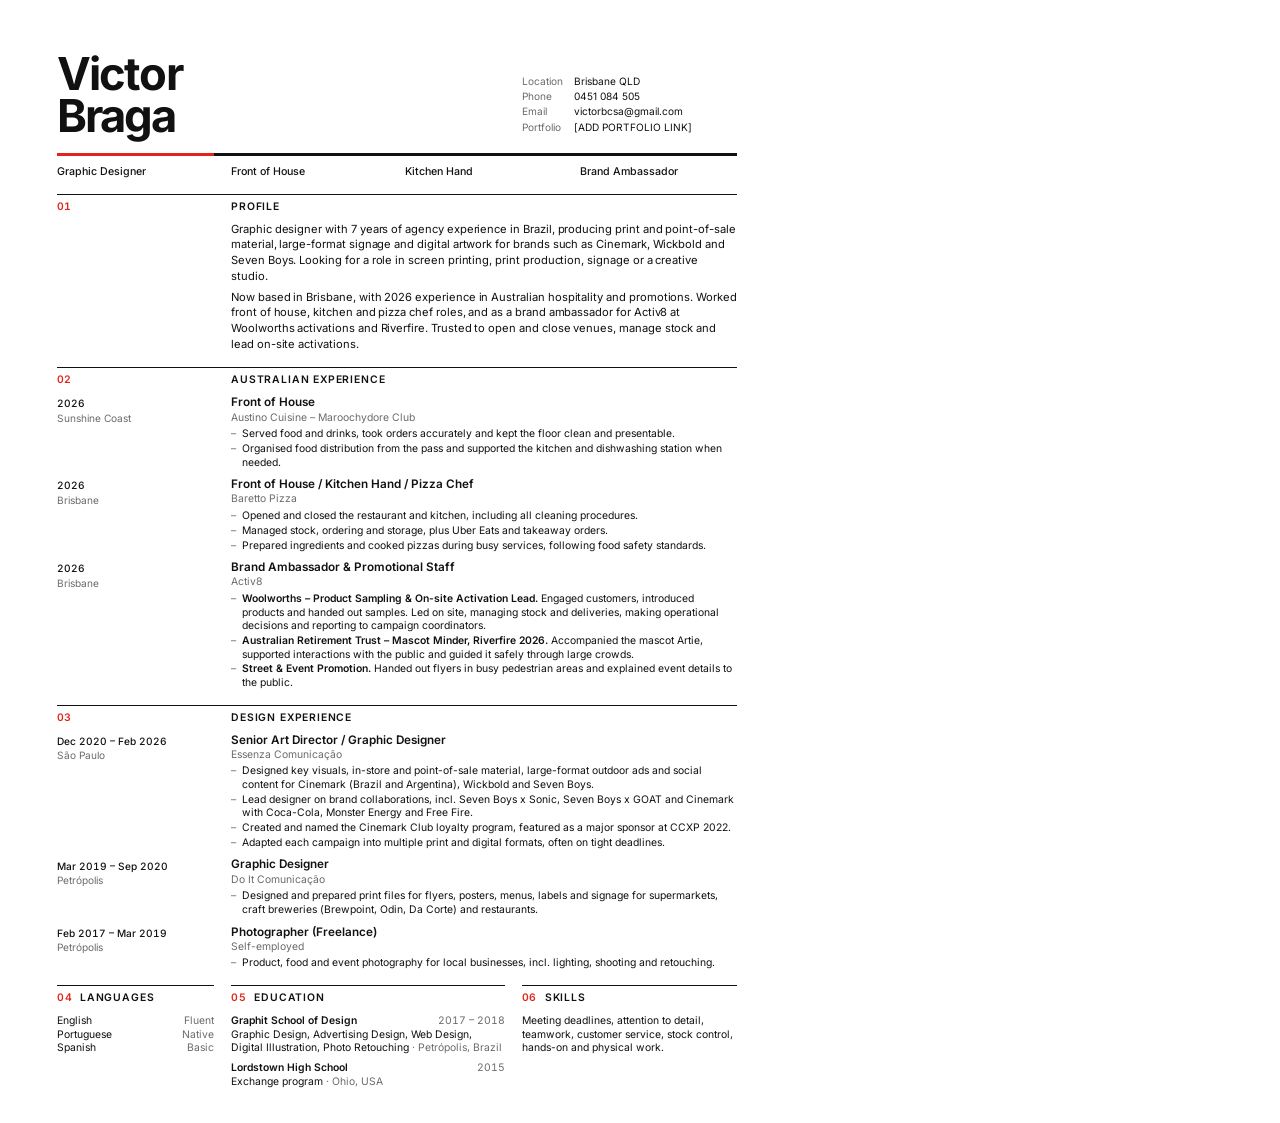
==== curriculo-victor-braga/design/Victor_Braga_CV_Modernist.html @ 2d725298 "CV: add typographic and modernist PDF designs with grid-based layout Co-Authored-By: Claude Opus 5.5" ====
<!doctype html>
<html lang="en"><head><meta charset="utf-8"><title>Victor Braga – CV</title>
<meta name="author" content="Victor Braga">
<style>@font-face { font-family: "CV Inter"; font-weight: 400; src: url("fonts/Inter-400.ttf") format("truetype"); }
@font-face { font-family: "CV Inter"; font-weight: 500; src: url("fonts/Inter-500.ttf") format("truetype"); }
@font-face { font-family: "CV Inter"; font-weight: 600; src: url("fonts/Inter-600.ttf") format("truetype"); }
@font-face { font-family: "CV Inter"; font-weight: 700; src: url("fonts/Inter-700.ttf") format("truetype"); }

@page { size: A4; margin: 0; }
* { box-sizing: border-box; margin: 0; padding: 0; }
html, body { background: #fff; }
body {
  font-family: "CV Inter", sans-serif;
  font-feature-settings: "cv11" 1;
  -webkit-font-smoothing: antialiased;
  color: #111;
  hyphens: manual;
}
.page { width: 210mm; height: 297mm; padding: var(--mt) var(--mx) var(--mb); }
.grid { display: grid; grid-template-columns: repeat(12, 1fr); column-gap: var(--gutter); }
ul { list-style: none; }
li { position: relative; padding-left: 3mm; }
li::before { content: "–"; position: absolute; left: 0; color: var(--muted); }
strong { font-weight: 600; }
.date, .meta b { font-variant-numeric: tabular-nums; }
.nw { white-space: nowrap; }
h1, h2, h3 { font-weight: inherit; font-size: inherit; }

:root { --mt: 14mm; --mb: 12mm; --mx: 15mm; --gutter: 4.5mm; --muted: #6b6b6b;
        --red: #E3241B; --rule: #111;
        /* 3 de 12 colunas + 2 gutters */
        --accent-w: calc((100% - 11 * var(--gutter)) / 12 * 3 + 2 * var(--gutter)); }
body { font-size: 7.8pt; line-height: 1.31; }

header { align-items: end; }
.name { grid-column: 1 / 9; grid-row: 1; font-weight: 700; font-size: 34pt; line-height: 0.92;
        letter-spacing: -0.04em; }
.contact { grid-column: 9 / 13; grid-row: 1; align-self: end; font-size: 7.6pt; line-height: 1.5; padding-bottom: 0.4mm; }
.contact dl { display: grid; grid-template-columns: 14mm 1fr; }
.contact dt { color: var(--muted); }
.rule { grid-column: 1 / 13; height: 2.4pt; margin-top: 4.5mm;
        background: linear-gradient(90deg, var(--red) var(--accent-w), var(--rule) var(--accent-w)); }
.roles { margin-top: 2.2mm; }
.roles div { grid-column: span 3; font-size: 8pt; font-weight: 500; }

section { margin-top: 4mm; }
.sec-head { grid-column: 1 / 13; display: grid; grid-template-columns: subgrid;
            border-top: 0.6pt solid var(--rule); padding-top: 1.3mm; margin-bottom: 2.2mm; }
.sec-num { grid-column: 1 / 4; color: var(--red); font-weight: 600; font-variant-numeric: tabular-nums; }
.sec-title { grid-column: 4 / 13; font-weight: 600; letter-spacing: 0.08em; text-transform: uppercase; }

.profile p { grid-column: 4 / 13; font-size: 8.4pt; line-height: 1.4; letter-spacing: -0.005em; }
.profile p + p { margin-top: 1.4mm; }

.job { grid-column: 1 / 13; display: grid; grid-template-columns: subgrid; }
.job + .job { margin-top: 2.1mm; }
.meta { grid-column: 1 / 4; color: var(--muted); font-size: 7.6pt; line-height: 1.42; padding-top: 0.3mm; }
.meta b { display: block; color: #111; font-weight: 500; }
.detail { grid-column: 4 / 13; }
.job-title { font-weight: 600; font-size: 8.8pt; line-height: 1.3; }
.org { color: var(--muted); margin-bottom: 0.8mm; }
li + li { margin-top: 0.3mm; }

.footer { margin-top: 4mm; }
.col { border-top: 0.6pt solid var(--rule); padding-top: 1.4mm; }
.col h3 { font-weight: 600; letter-spacing: 0.08em; text-transform: uppercase; margin-bottom: 2.4mm; }
.col h3 span { color: var(--red); margin-right: 2mm; font-variant-numeric: tabular-nums; }
.c1 { grid-column: 1 / 4; } .c2 { grid-column: 4 / 9; } .c3 { grid-column: 9 / 13; }
.edu + .edu { margin-top: 1.6mm; }
.muted { color: var(--muted); }
.langs div, .row { display: flex; justify-content: space-between; gap: 3mm; }
</style></head>
<body><main class="page">
<header class="grid">
  <h1 class="name">Victor<br>Braga</h1>
  <div class="contact"><dl><dt>Location</dt><dd>Brisbane QLD</dd><dt>Phone</dt><dd>0451 084 505</dd><dt>Email</dt><dd>victorbcsa@gmail.com</dd><dt>Portfolio</dt><dd>[ADD PORTFOLIO LINK]</dd></dl></div>
  <div class="rule" aria-hidden="true"></div>
</header>
<div class="grid roles"><div>Graphic Designer</div><div>Front of House</div><div>Kitchen Hand</div><div>Brand Ambassador</div></div>
<section class="grid profile"><div class="sec-head"><span class="sec-num">01</span><h2 class="sec-title">Profile</h2></div><p>Graphic designer with 7 years of agency experience in Brazil, producing print and <span class="nw">point-of-sale</span> material, <span class="nw">large-format</span> signage and digital artwork for brands such as Cinemark, Wickbold and Seven Boys. Looking for a role in screen printing, print production, signage or a creative studio.</p><p>Now based in Brisbane, with 2026 experience in Australian hospitality and promotions. Worked front of house, kitchen and pizza chef roles, and as a brand ambassador for Activ8 at Woolworths activations and Riverfire. Trusted to open and close venues, manage stock and lead <span class="nw">on-site</span> activations.</p></section>
<section class="grid"><div class="sec-head"><span class="sec-num">02</span><h2 class="sec-title">Australian Experience</h2></div><div class="job">
  <div class="meta"><b>2026</b>Sunshine Coast</div>
  <div class="detail"><div class="job-title">Front of House</div><div class="org">Austino Cuisine – Maroochydore Club</div><ul><li>Served food and drinks, took orders accurately and kept the floor clean and presentable.</li><li>Organised food distribution from the pass and supported the kitchen and dishwashing station when needed.</li></ul></div>
</div><div class="job">
  <div class="meta"><b>2026</b>Brisbane</div>
  <div class="detail"><div class="job-title">Front of House / Kitchen Hand / Pizza Chef</div><div class="org">Baretto Pizza</div><ul><li>Opened and closed the restaurant and kitchen, including all cleaning procedures.</li><li>Managed stock, ordering and storage, plus Uber Eats and takeaway orders.</li><li>Prepared ingredients and cooked pizzas during busy services, following food safety standards.</li></ul></div>
</div><div class="job">
  <div class="meta"><b>2026</b>Brisbane</div>
  <div class="detail"><div class="job-title">Brand Ambassador &amp; Promotional Staff</div><div class="org">Activ8</div><ul><li><strong>Woolworths – Product Sampling &amp; <span class="nw">On-site</span> Activation Lead.</strong> Engaged customers, introduced products and handed out samples. Led on site, managing stock and deliveries, making operational decisions and reporting to campaign coordinators.</li><li><strong>Australian Retirement Trust – Mascot Minder, <span class="nw">Riverfire 2026</span>.</strong> Accompanied the mascot Artie, supported interactions with the public and guided it safely through large crowds.</li><li><strong>Street &amp; Event Promotion.</strong> Handed out flyers in busy pedestrian areas and explained event details to the public.</li></ul></div>
</div></section>
<section class="grid"><div class="sec-head"><span class="sec-num">03</span><h2 class="sec-title">Design Experience</h2></div><div class="job">
  <div class="meta"><b><span class="nw">Dec 2020</span> – <span class="nw">Feb 2026</span></b>São Paulo</div>
  <div class="detail"><div class="job-title">Senior Art Director / Graphic Designer</div><div class="org">Essenza Comunicação</div><ul><li>Designed key visuals, <span class="nw">in-store</span> and <span class="nw">point-of-sale</span> material, <span class="nw">large-format</span> outdoor ads and social content for Cinemark (Brazil and Argentina), Wickbold and Seven Boys.</li><li>Lead designer on brand collaborations, incl. Seven Boys x Sonic, Seven Boys x GOAT and Cinemark with <span class="nw">Coca-Cola</span>, Monster Energy and Free Fire.</li><li>Created and named the Cinemark Club loyalty program, featured as a major sponsor at <span class="nw">CCXP 2022</span>.</li><li>Adapted each campaign into multiple print and digital formats, often on tight deadlines.</li></ul></div>
</div><div class="job">
  <div class="meta"><b><span class="nw">Mar 2019</span> – <span class="nw">Sep 2020</span></b>Petrópolis</div>
  <div class="detail"><div class="job-title">Graphic Designer</div><div class="org">Do It Comunicação</div><ul><li>Designed and prepared print files for flyers, posters, menus, labels and signage for supermarkets, craft breweries (Brewpoint, Odin, Da Corte) and restaurants.</li></ul></div>
</div><div class="job">
  <div class="meta"><b><span class="nw">Feb 2017</span> – <span class="nw">Mar 2019</span></b>Petrópolis</div>
  <div class="detail"><div class="job-title">Photographer (Freelance)</div><div class="org"><span class="nw">Self-employed</span></div><ul><li>Product, food and event photography for local businesses, incl. lighting, shooting and retouching.</li></ul></div>
</div></section>
<div class="grid footer">
  <div class="col c1 langs"><h3><span>04</span>Languages</h3><div><span>English</span><span class='muted'>Fluent</span></div><div><span>Portuguese</span><span class='muted'>Native</span></div><div><span>Spanish</span><span class='muted'>Basic</span></div></div>
  <div class="col c2"><h3><span>05</span>Education</h3><div class="edu"><div class="row"><strong>Graphit School of Design</strong><span class="muted date">2017 – 2018</span></div><div>Graphic Design, Advertising Design, Web Design, Digital Illustration, Photo Retouching&nbsp;<span class="muted">·&nbsp;Petrópolis, Brazil</span></div></div><div class="edu"><div class="row"><strong>Lordstown High School</strong><span class="muted date">2015</span></div><div>Exchange program&nbsp;<span class="muted">·&nbsp;Ohio, USA</span></div></div></div>
  <div class="col c3"><h3><span>06</span>Skills</h3><p>Meeting deadlines, attention to detail, teamwork, customer service, stock control, <span class="nw">hands-on</span> and physical work.</p></div>
</div>
</main></body></html>
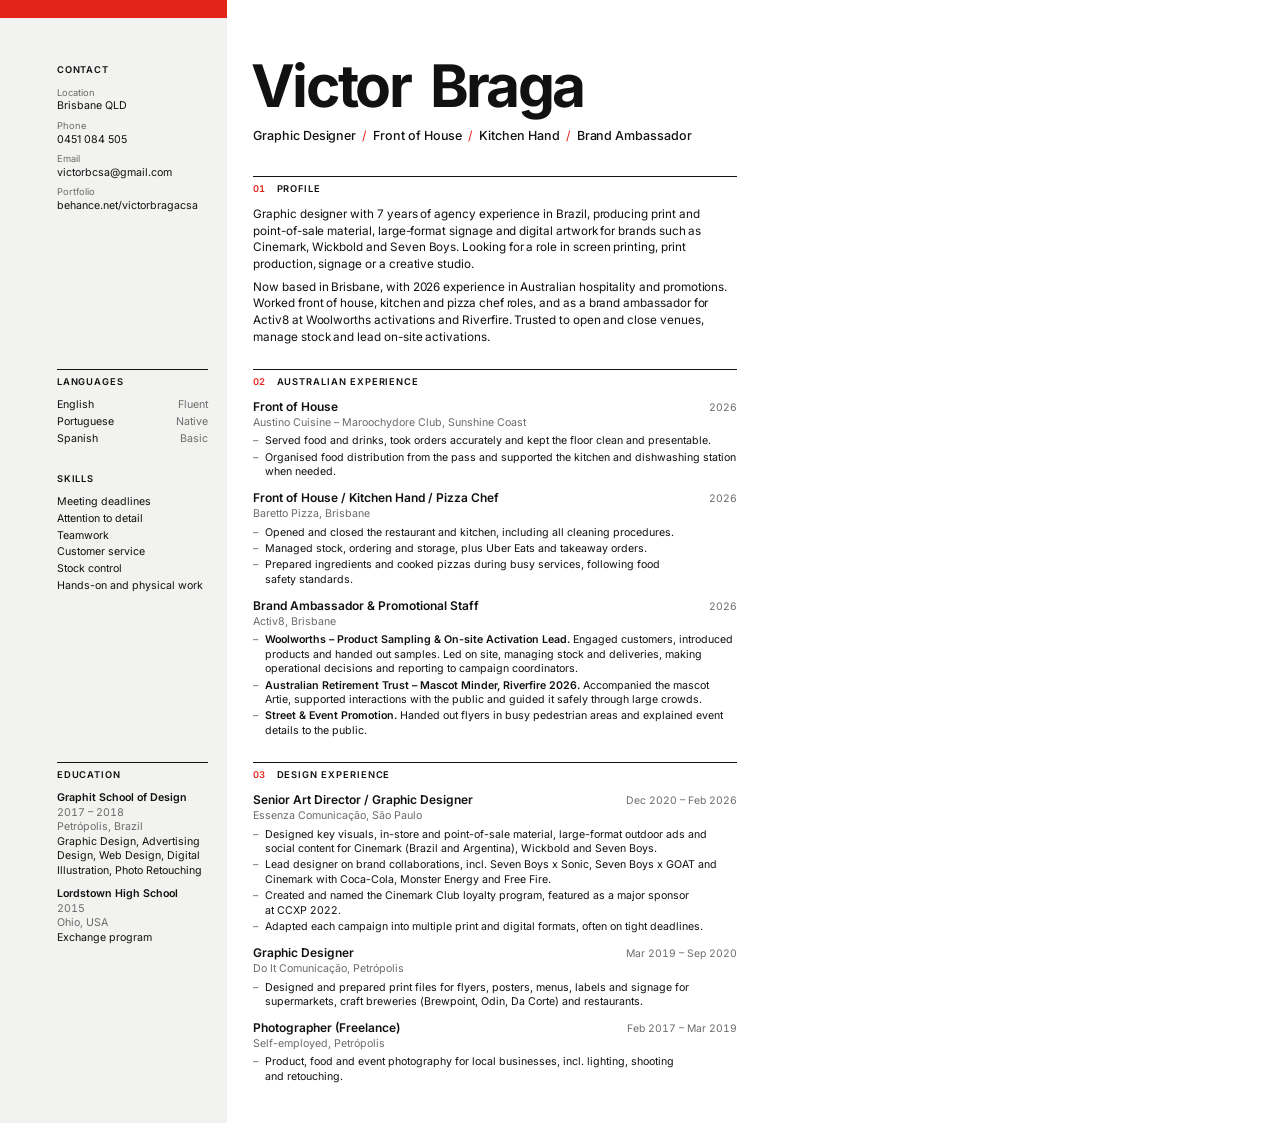
==== commit a091703f: "CV: add Behance link, refine typographic grid, redesign modernist layout Co-Authored-By: Claude Opus" ====
--- a/curriculo-victor-braga/design/Victor_Braga_CV_Modernist.html
+++ b/curriculo-victor-braga/design/Victor_Braga_CV_Modernist.html
@@ -14,7 +14,7 @@
   font-feature-settings: "cv11" 1;
   -webkit-font-smoothing: antialiased;
   color: #111;
-  hyphens: manual;
+  text-wrap: pretty;
 }
 .page { width: 210mm; height: 297mm; padding: var(--mt) var(--mx) var(--mb); }
 .grid { display: grid; grid-template-columns: repeat(12, 1fr); column-gap: var(--gutter); }
@@ -22,85 +22,97 @@
 li { position: relative; padding-left: 3mm; }
 li::before { content: "–"; position: absolute; left: 0; color: var(--muted); }
 strong { font-weight: 600; }
-.date, .meta b { font-variant-numeric: tabular-nums; }
+a { color: inherit; text-decoration: none; }
+.date, .tnum { font-variant-numeric: tabular-nums; }
 .nw { white-space: nowrap; }
+.muted { color: var(--muted); }
 h1, h2, h3 { font-weight: inherit; font-size: inherit; }
+address { font-style: normal; }
 
-:root { --mt: 14mm; --mb: 12mm; --mx: 15mm; --gutter: 4.5mm; --muted: #6b6b6b;
-        --red: #E3241B; --rule: #111;
-        /* 3 de 12 colunas + 2 gutters */
-        --accent-w: calc((100% - 11 * var(--gutter)) / 12 * 3 + 2 * var(--gutter)); }
-body { font-size: 7.8pt; line-height: 1.31; }
+:root { --mt: 16mm; --mb: 12mm; --mx: 15mm; --side: 40mm; --gap: 12mm;
+        --muted: #6b6b6b; --red: #E3241B; --panel: #F2F2F0; }
+body { font-size: 8pt; line-height: 1.36; }
+.page { position: relative; display: grid; grid-template-columns: var(--side) 1fr;
+        grid-template-rows: auto auto 1fr; column-gap: var(--gap); row-gap: 6.2mm;
+        align-items: start; }
+/* painel: sangra topo, base e esquerda; termina 5mm depois do texto lateral */
+.page::before { content: ""; position: absolute; top: 0; bottom: 0; left: 0;
+                width: calc(var(--mx) + var(--side) + 5mm); background: var(--panel);
+                border-top: 5mm solid var(--red); }
+/* cada bloco lateral pendura na mesma linha horizontal da seção principal */
+.page > * { position: relative; }
+.m { grid-column: 2; } .s { grid-column: 1; }
+.r1 { grid-row: 1; } .r2 { grid-row: 2; } .r3 { grid-row: 3; }
+.s.r1 { padding-top: 1mm; }
+.rule { border-top: 0.75pt solid #111; padding-top: 1.6mm; }
 
-header { align-items: end; }
-.name { grid-column: 1 / 9; grid-row: 1; font-weight: 700; font-size: 34pt; line-height: 0.92;
-        letter-spacing: -0.04em; }
-.contact { grid-column: 9 / 13; grid-row: 1; align-self: end; font-size: 7.6pt; line-height: 1.5; padding-bottom: 0.4mm; }
-.contact dl { display: grid; grid-template-columns: 14mm 1fr; }
-.contact dt { color: var(--muted); }
-.rule { grid-column: 1 / 13; height: 2.4pt; margin-top: 4.5mm;
-        background: linear-gradient(90deg, var(--red) var(--accent-w), var(--rule) var(--accent-w)); }
-.roles { margin-top: 2.2mm; }
-.roles div { grid-column: span 3; font-size: 8pt; font-weight: 500; }
+.name { font-weight: 700; font-size: 44pt; line-height: 0.9; letter-spacing: -0.045em;
+        word-spacing: 0.14em;
+        margin-left: -0.6mm; }
+.roles { margin-top: 3.6mm; font-size: 9.4pt; font-weight: 500; letter-spacing: -0.005em; }
+.roles span { color: var(--red); margin: 0 1.6mm; font-weight: 400; }
 
-section { margin-top: 4mm; }
-.sec-head { grid-column: 1 / 13; display: grid; grid-template-columns: subgrid;
-            border-top: 0.6pt solid var(--rule); padding-top: 1.3mm; margin-bottom: 2.2mm; }
-.sec-num { grid-column: 1 / 4; color: var(--red); font-weight: 600; font-variant-numeric: tabular-nums; }
-.sec-title { grid-column: 4 / 13; font-weight: 600; letter-spacing: 0.08em; text-transform: uppercase; }
+section.first { margin-top: 8.4mm; }
+.sec-head { display: flex; gap: 3mm; align-items: baseline; margin-bottom: 2.8mm; font-size: 7pt; font-weight: 600;
+            letter-spacing: 0.1em; text-transform: uppercase; }
+.sec-head, .block h2 { line-height: 1.36; }
+.sec-head .n { color: var(--red); letter-spacing: 0; font-variant-numeric: tabular-nums; }
+.lead { font-size: 8.8pt; line-height: 1.42; letter-spacing: -0.005em; }
+.lead + .lead { margin-top: 1.6mm; }
+.job + .job { margin-top: 2.8mm; }
+.job-head { display: flex; justify-content: space-between; align-items: baseline; gap: 4mm; }
+.job-title { font-weight: 600; font-size: 9pt; }
+.date { color: var(--muted); white-space: nowrap; font-size: 7.8pt; }
+.org { color: var(--muted); margin: 0.2mm 0 1mm; }
+li + li { margin-top: 0.5mm; }
 
-.profile p { grid-column: 4 / 13; font-size: 8.4pt; line-height: 1.4; letter-spacing: -0.005em; }
-.profile p + p { margin-top: 1.4mm; }
-
-.job { grid-column: 1 / 13; display: grid; grid-template-columns: subgrid; }
-.job + .job { margin-top: 2.1mm; }
-.meta { grid-column: 1 / 4; color: var(--muted); font-size: 7.6pt; line-height: 1.42; padding-top: 0.3mm; }
-.meta b { display: block; color: #111; font-weight: 500; }
-.detail { grid-column: 4 / 13; }
-.job-title { font-weight: 600; font-size: 8.8pt; line-height: 1.3; }
-.org { color: var(--muted); margin-bottom: 0.8mm; }
-li + li { margin-top: 0.3mm; }
-
-.footer { margin-top: 4mm; }
-.col { border-top: 0.6pt solid var(--rule); padding-top: 1.4mm; }
-.col h3 { font-weight: 600; letter-spacing: 0.08em; text-transform: uppercase; margin-bottom: 2.4mm; }
-.col h3 span { color: var(--red); margin-right: 2mm; font-variant-numeric: tabular-nums; }
-.c1 { grid-column: 1 / 4; } .c2 { grid-column: 4 / 9; } .c3 { grid-column: 9 / 13; }
-.edu + .edu { margin-top: 1.6mm; }
-.muted { color: var(--muted); }
-.langs div, .row { display: flex; justify-content: space-between; gap: 3mm; }
+.block + .block { margin-top: 7mm; }
+.block h2 { font-size: 7pt; font-weight: 600; letter-spacing: 0.1em; text-transform: uppercase;
+            margin-bottom: 2.6mm; }
+.block dl dt { color: var(--muted); font-size: 7pt; }
+.block dl dd + dt { margin-top: 1.6mm; }
+.langs div { display: flex; justify-content: space-between; }
+.langs div + div { margin-top: 0.6mm; }
+.s li { padding-left: 0; } .s li::before { content: none; }
+.s li + li { margin-top: 0.6mm; }
+.edu + .edu { margin-top: 2.4mm; }
 </style></head>
-<body><main class="page">
-<header class="grid">
-  <h1 class="name">Victor<br>Braga</h1>
-  <div class="contact"><dl><dt>Location</dt><dd>Brisbane QLD</dd><dt>Phone</dt><dd>0451 084 505</dd><dt>Email</dt><dd>victorbcsa@gmail.com</dd><dt>Portfolio</dt><dd>[ADD PORTFOLIO LINK]</dd></dl></div>
-  <div class="rule" aria-hidden="true"></div>
-</header>
-<div class="grid roles"><div>Graphic Designer</div><div>Front of House</div><div>Kitchen Hand</div><div>Brand Ambassador</div></div>
-<section class="grid profile"><div class="sec-head"><span class="sec-num">01</span><h2 class="sec-title">Profile</h2></div><p>Graphic designer with 7 years of agency experience in Brazil, producing print and <span class="nw">point-of-sale</span> material, <span class="nw">large-format</span> signage and digital artwork for brands such as Cinemark, Wickbold and Seven Boys. Looking for a role in screen printing, print production, signage or a creative studio.</p><p>Now based in Brisbane, with 2026 experience in Australian hospitality and promotions. Worked front of house, kitchen and pizza chef roles, and as a brand ambassador for Activ8 at Woolworths activations and Riverfire. Trusted to open and close venues, manage stock and lead <span class="nw">on-site</span> activations.</p></section>
-<section class="grid"><div class="sec-head"><span class="sec-num">02</span><h2 class="sec-title">Australian Experience</h2></div><div class="job">
-  <div class="meta"><b>2026</b>Sunshine Coast</div>
-  <div class="detail"><div class="job-title">Front of House</div><div class="org">Austino Cuisine – Maroochydore Club</div><ul><li>Served food and drinks, took orders accurately and kept the floor clean and presentable.</li><li>Organised food distribution from the pass and supported the kitchen and dishwashing station when needed.</li></ul></div>
+<body><div class="page">
+<div class="m r1">
+  <header>
+    <h1 class="name">Victor Braga</h1>
+    <div class="roles">Graphic Designer<span>/</span>Front of House<span>/</span>Kitchen Hand<span>/</span>Brand Ambassador</div>
+  </header>
+  <section class="rule first"><h2 class="sec-head"><span class="n">01</span>Profile</h2><p class="lead">Graphic designer with 7 years of agency experience in Brazil, producing print and <span class="nw">point-of-sale</span> material, <span class="nw">large-format</span> signage and digital artwork for brands such as Cinemark, Wickbold and Seven Boys. Looking for a role in screen printing, print production, signage or a creative studio.</p><p class="lead">Now based in Brisbane, with 2026 experience in Australian hospitality and promotions. Worked front of house, kitchen and pizza chef roles, and as a brand ambassador for Activ8 at Woolworths activations and Riverfire. Trusted to open and close venues, manage stock and lead <span class="nw">on-site</span> activations.</p></section>
+</div>
+<div class="s r1 block"><h2>Contact</h2><address><dl><dt>Location</dt><dd>Brisbane QLD</dd><dt>Phone</dt><dd><a href="tel:+61451084505">0451 084 505</a></dd><dt>Email</dt><dd><a href="mailto:victorbcsa@gmail.com">victorbcsa@gmail.com</a></dd><dt>Portfolio</dt><dd><a href="https://www.behance.net/victorbragacsa">behance.net/<wbr>victorbragacsa</a></dd></dl></address></div>
+<section class="rule m r2"><h2 class="sec-head"><span class="n">02</span>Australian Experience</h2><div class="job">
+  <div class="job-head"><span class="job-title">Front of House</span><span class="date">2026</span></div>
+  <div class="org">Austino Cuisine – Maroochydore Club, Sunshine Coast</div>
+  <ul><li>Served food and drinks, took orders accurately and kept the floor clean and presentable.</li><li>Organised food distribution from the pass and supported the kitchen and dishwashing station when needed.</li></ul>
 </div><div class="job">
-  <div class="meta"><b>2026</b>Brisbane</div>
-  <div class="detail"><div class="job-title">Front of House / Kitchen Hand / Pizza Chef</div><div class="org">Baretto Pizza</div><ul><li>Opened and closed the restaurant and kitchen, including all cleaning procedures.</li><li>Managed stock, ordering and storage, plus Uber Eats and takeaway orders.</li><li>Prepared ingredients and cooked pizzas during busy services, following food safety standards.</li></ul></div>
+  <div class="job-head"><span class="job-title">Front of House / Kitchen Hand / Pizza Chef</span><span class="date">2026</span></div>
+  <div class="org">Baretto Pizza, Brisbane</div>
+  <ul><li>Opened and closed the restaurant and kitchen, including all cleaning procedures.</li><li>Managed stock, ordering and storage, plus Uber Eats and takeaway orders.</li><li>Prepared ingredients and cooked pizzas during busy services, following food safety standards.</li></ul>
 </div><div class="job">
-  <div class="meta"><b>2026</b>Brisbane</div>
-  <div class="detail"><div class="job-title">Brand Ambassador &amp; Promotional Staff</div><div class="org">Activ8</div><ul><li><strong>Woolworths – Product Sampling &amp; <span class="nw">On-site</span> Activation Lead.</strong> Engaged customers, introduced products and handed out samples. Led on site, managing stock and deliveries, making operational decisions and reporting to campaign coordinators.</li><li><strong>Australian Retirement Trust – Mascot Minder, <span class="nw">Riverfire 2026</span>.</strong> Accompanied the mascot Artie, supported interactions with the public and guided it safely through large crowds.</li><li><strong>Street &amp; Event Promotion.</strong> Handed out flyers in busy pedestrian areas and explained event details to the public.</li></ul></div>
+  <div class="job-head"><span class="job-title">Brand Ambassador &amp; Promotional Staff</span><span class="date">2026</span></div>
+  <div class="org">Activ8, Brisbane</div>
+  <ul><li><strong>Woolworths – Product Sampling &amp; <span class="nw">On-site</span> Activation Lead.</strong> Engaged customers, introduced products and handed out samples. Led on site, managing stock and deliveries, making operational decisions and reporting to campaign coordinators.</li><li><strong>Australian Retirement Trust – Mascot Minder, <span class="nw">Riverfire 2026</span>.</strong> Accompanied the mascot Artie, supported interactions with the public and guided it safely through large crowds.</li><li><strong>Street &amp; Event Promotion.</strong> Handed out flyers in busy pedestrian areas and explained event details to the public.</li></ul>
 </div></section>
-<section class="grid"><div class="sec-head"><span class="sec-num">03</span><h2 class="sec-title">Design Experience</h2></div><div class="job">
-  <div class="meta"><b><span class="nw">Dec 2020</span> – <span class="nw">Feb 2026</span></b>São Paulo</div>
-  <div class="detail"><div class="job-title">Senior Art Director / Graphic Designer</div><div class="org">Essenza Comunicação</div><ul><li>Designed key visuals, <span class="nw">in-store</span> and <span class="nw">point-of-sale</span> material, <span class="nw">large-format</span> outdoor ads and social content for Cinemark (Brazil and Argentina), Wickbold and Seven Boys.</li><li>Lead designer on brand collaborations, incl. Seven Boys x Sonic, Seven Boys x GOAT and Cinemark with <span class="nw">Coca-Cola</span>, Monster Energy and Free Fire.</li><li>Created and named the Cinemark Club loyalty program, featured as a major sponsor at <span class="nw">CCXP 2022</span>.</li><li>Adapted each campaign into multiple print and digital formats, often on tight deadlines.</li></ul></div>
+<div class="s r2 rule"><div class="block langs"><h2>Languages</h2><div><span>English</span><span class='muted'>Fluent</span></div><div><span>Portuguese</span><span class='muted'>Native</span></div><div><span>Spanish</span><span class='muted'>Basic</span></div></div>
+  <div class="block"><h2>Skills</h2><ul><li>Meeting deadlines</li><li>Attention to detail</li><li>Teamwork</li><li>Customer service</li><li>Stock control</li><li><span class="nw">Hands-on</span> and physical work</li></ul></div></div>
+<section class="rule m r3"><h2 class="sec-head"><span class="n">03</span>Design Experience</h2><div class="job">
+  <div class="job-head"><span class="job-title">Senior Art Director / Graphic Designer</span><span class="date"><span class="nw">Dec 2020</span> – <span class="nw">Feb 2026</span></span></div>
+  <div class="org">Essenza Comunicação, São Paulo</div>
+  <ul><li>Designed key visuals, <span class="nw">in-store</span> and <span class="nw">point-of-sale</span> material, <span class="nw">large-format</span> outdoor ads and social content for Cinemark (Brazil and Argentina), Wickbold and Seven Boys.</li><li>Lead designer on brand collaborations, incl. Seven Boys x Sonic, Seven Boys x GOAT and Cinemark with <span class="nw">Coca-Cola</span>, Monster Energy and Free Fire.</li><li>Created and named the Cinemark Club loyalty program, featured as a major sponsor at <span class="nw">CCXP 2022</span>.</li><li>Adapted each campaign into multiple print and digital formats, often on tight deadlines.</li></ul>
 </div><div class="job">
-  <div class="meta"><b><span class="nw">Mar 2019</span> – <span class="nw">Sep 2020</span></b>Petrópolis</div>
-  <div class="detail"><div class="job-title">Graphic Designer</div><div class="org">Do It Comunicação</div><ul><li>Designed and prepared print files for flyers, posters, menus, labels and signage for supermarkets, craft breweries (Brewpoint, Odin, Da Corte) and restaurants.</li></ul></div>
+  <div class="job-head"><span class="job-title">Graphic Designer</span><span class="date"><span class="nw">Mar 2019</span> – <span class="nw">Sep 2020</span></span></div>
+  <div class="org">Do It Comunicação, Petrópolis</div>
+  <ul><li>Designed and prepared print files for flyers, posters, menus, labels and signage for supermarkets, craft breweries (Brewpoint, Odin, Da Corte) and restaurants.</li></ul>
 </div><div class="job">
-  <div class="meta"><b><span class="nw">Feb 2017</span> – <span class="nw">Mar 2019</span></b>Petrópolis</div>
-  <div class="detail"><div class="job-title">Photographer (Freelance)</div><div class="org"><span class="nw">Self-employed</span></div><ul><li>Product, food and event photography for local businesses, incl. lighting, shooting and retouching.</li></ul></div>
+  <div class="job-head"><span class="job-title">Photographer (Freelance)</span><span class="date"><span class="nw">Feb 2017</span> – <span class="nw">Mar 2019</span></span></div>
+  <div class="org"><span class="nw">Self-employed</span>, Petrópolis</div>
+  <ul><li>Product, food and event photography for local businesses, incl. lighting, shooting and retouching.</li></ul>
 </div></section>
-<div class="grid footer">
-  <div class="col c1 langs"><h3><span>04</span>Languages</h3><div><span>English</span><span class='muted'>Fluent</span></div><div><span>Portuguese</span><span class='muted'>Native</span></div><div><span>Spanish</span><span class='muted'>Basic</span></div></div>
-  <div class="col c2"><h3><span>05</span>Education</h3><div class="edu"><div class="row"><strong>Graphit School of Design</strong><span class="muted date">2017 – 2018</span></div><div>Graphic Design, Advertising Design, Web Design, Digital Illustration, Photo Retouching&nbsp;<span class="muted">·&nbsp;Petrópolis, Brazil</span></div></div><div class="edu"><div class="row"><strong>Lordstown High School</strong><span class="muted date">2015</span></div><div>Exchange program&nbsp;<span class="muted">·&nbsp;Ohio, USA</span></div></div></div>
-  <div class="col c3"><h3><span>06</span>Skills</h3><p>Meeting deadlines, attention to detail, teamwork, customer service, stock control, <span class="nw">hands-on</span> and physical work.</p></div>
-</div>
-</main></body></html>
+<div class="s r3 rule block"><h2>Education</h2><div class="edu"><strong>Graphit School of Design</strong><div class="muted tnum">2017 – 2018<br>Petrópolis, Brazil</div><div>Graphic Design, Advertising Design, Web Design, Digital Illustration, Photo Retouching</div></div><div class="edu"><strong>Lordstown High School</strong><div class="muted tnum">2015<br>Ohio, USA</div><div>Exchange program</div></div></div>
+</div></body></html>
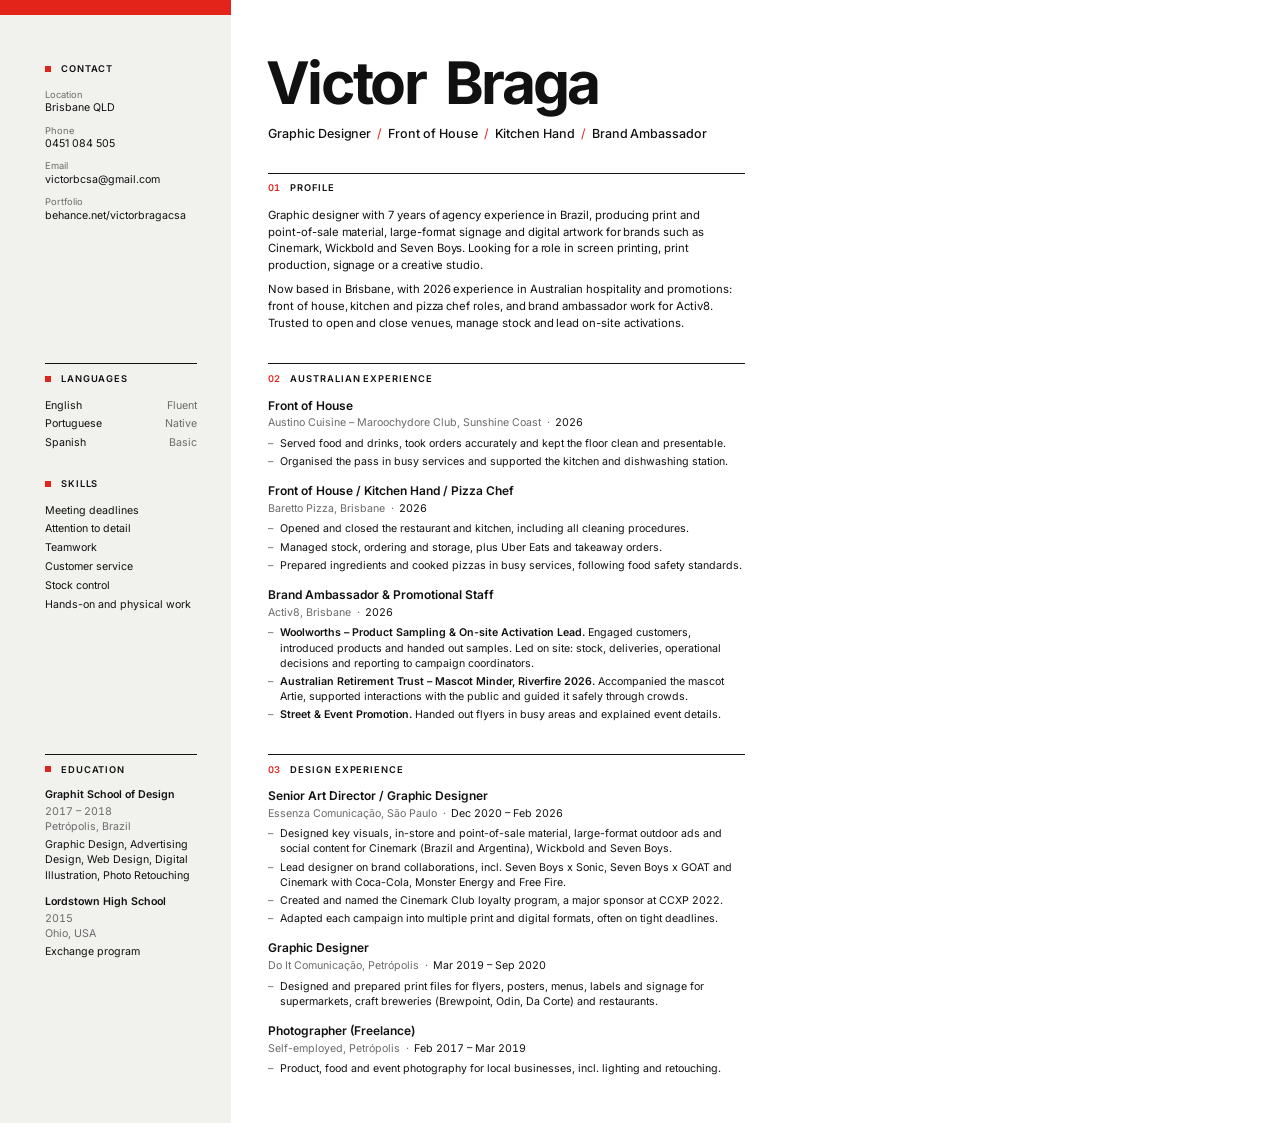
==== commit 68457628: "CV: refine modernist sidebar, add breathing room, attach dates to company line; drop typographic ver" ====
--- a/curriculo-victor-braga/design/Victor_Braga_CV_Modernist.html
+++ b/curriculo-victor-braga/design/Victor_Braga_CV_Modernist.html
@@ -9,73 +9,90 @@
 @page { size: A4; margin: 0; }
 * { box-sizing: border-box; margin: 0; padding: 0; }
 html, body { background: #fff; }
+:root {
+  --mt: 15mm; --mb: 13mm;
+  --ml: 12mm;        /* margem esquerda do texto lateral (painel sangra até a borda) */
+  --side: 40mm;      /* coluna de texto lateral */
+  --inset: 9mm;      /* respiro entre o texto lateral e a borda direita do painel */
+  --gap: 10mm;       /* do painel até a coluna principal */
+  --mr: 13mm;
+  --muted: #6b6b6b; --red: #E3241B; --panel: #F1F1EE; --ink: #111;
+}
 body {
   font-family: "CV Inter", sans-serif;
   font-feature-settings: "cv11" 1;
   -webkit-font-smoothing: antialiased;
-  color: #111;
+  color: var(--ink);
+  font-size: 8pt; line-height: 1.42;
   text-wrap: pretty;
 }
-.page { width: 210mm; height: 297mm; padding: var(--mt) var(--mx) var(--mb); }
-.grid { display: grid; grid-template-columns: repeat(12, 1fr); column-gap: var(--gutter); }
-ul { list-style: none; }
-li { position: relative; padding-left: 3mm; }
-li::before { content: "–"; position: absolute; left: 0; color: var(--muted); }
-strong { font-weight: 600; }
-a { color: inherit; text-decoration: none; }
-.date, .tnum { font-variant-numeric: tabular-nums; }
-.nw { white-space: nowrap; }
-.muted { color: var(--muted); }
-h1, h2, h3 { font-weight: inherit; font-size: inherit; }
-address { font-style: normal; }
-
-:root { --mt: 16mm; --mb: 12mm; --mx: 15mm; --side: 40mm; --gap: 12mm;
-        --muted: #6b6b6b; --red: #E3241B; --panel: #F2F2F0; }
-body { font-size: 8pt; line-height: 1.36; }
-.page { position: relative; display: grid; grid-template-columns: var(--side) 1fr;
-        grid-template-rows: auto auto 1fr; column-gap: var(--gap); row-gap: 6.2mm;
-        align-items: start; }
-/* painel: sangra topo, base e esquerda; termina 5mm depois do texto lateral */
-.page::before { content: ""; position: absolute; top: 0; bottom: 0; left: 0;
-                width: calc(var(--mx) + var(--side) + 5mm); background: var(--panel);
-                border-top: 5mm solid var(--red); }
-/* cada bloco lateral pendura na mesma linha horizontal da seção principal */
+.page {
+  position: relative; width: 210mm; height: 297mm;
+  padding: var(--mt) var(--mr) var(--mb) var(--ml);
+  display: grid; align-items: start;
+  grid-template-columns: var(--side) 1fr;
+  grid-template-rows: auto auto 1fr;
+  column-gap: calc(var(--inset) + var(--gap));
+  row-gap: 8.4mm;
+}
+/* painel: sangra topo, base e esquerda, com faixa vermelha no topo */
+.page::before {
+  content: ""; position: absolute; inset: 0 auto 0 0;
+  width: calc(var(--ml) + var(--side) + var(--inset));
+  background: var(--panel); border-top: 4mm solid var(--red);
+}
 .page > * { position: relative; }
 .m { grid-column: 2; } .s { grid-column: 1; }
 .r1 { grid-row: 1; } .r2 { grid-row: 2; } .r3 { grid-row: 3; }
-.s.r1 { padding-top: 1mm; }
-.rule { border-top: 0.75pt solid #111; padding-top: 1.6mm; }
+.rule { border-top: 0.75pt solid var(--ink); padding-top: 2mm; }
 
+ul { list-style: none; }
+strong { font-weight: 600; }
+a { color: inherit; text-decoration: none; }
+h1, h2 { font-weight: inherit; font-size: inherit; }
+address { font-style: normal; }
+.nw { white-space: nowrap; }
+.muted { color: var(--muted); }
+.tnum { font-variant-numeric: tabular-nums; }
+
+/* cabeçalho */
 .name { font-weight: 700; font-size: 44pt; line-height: 0.9; letter-spacing: -0.045em;
-        word-spacing: 0.14em;
-        margin-left: -0.6mm; }
-.roles { margin-top: 3.6mm; font-size: 9.4pt; font-weight: 500; letter-spacing: -0.005em; }
+        word-spacing: 0.14em; margin-left: -0.6mm; }
+.roles { margin-top: 4mm; font-size: 9.4pt; font-weight: 500; letter-spacing: -0.005em; }
 .roles span { color: var(--red); margin: 0 1.6mm; font-weight: 400; }
 
-section.first { margin-top: 8.4mm; }
-.sec-head { display: flex; gap: 3mm; align-items: baseline; margin-bottom: 2.8mm; font-size: 7pt; font-weight: 600;
-            letter-spacing: 0.1em; text-transform: uppercase; }
-.sec-head, .block h2 { line-height: 1.36; }
-.sec-head .n { color: var(--red); letter-spacing: 0; font-variant-numeric: tabular-nums; }
-.lead { font-size: 8.8pt; line-height: 1.42; letter-spacing: -0.005em; }
-.lead + .lead { margin-top: 1.6mm; }
-.job + .job { margin-top: 2.8mm; }
-.job-head { display: flex; justify-content: space-between; align-items: baseline; gap: 4mm; }
-.job-title { font-weight: 600; font-size: 9pt; }
-.date { color: var(--muted); white-space: nowrap; font-size: 7.8pt; }
-.org { color: var(--muted); margin: 0.2mm 0 1mm; }
-li + li { margin-top: 0.5mm; }
+/* títulos de seção: mesmo sistema nas duas colunas */
+.head { display: flex; gap: 2.6mm; align-items: baseline; margin-bottom: 3.2mm;
+        font-size: 7pt; font-weight: 600; letter-spacing: 0.1em; text-transform: uppercase;
+        line-height: 1.45; }
+.head .n { color: var(--red); letter-spacing: 0; font-variant-numeric: tabular-nums; }
+.head .dot { align-self: center; width: 1.5mm; height: 1.5mm; background: var(--red);
+             flex: none; }
 
-.block + .block { margin-top: 7mm; }
-.block h2 { font-size: 7pt; font-weight: 600; letter-spacing: 0.1em; text-transform: uppercase;
-            margin-bottom: 2.6mm; }
-.block dl dt { color: var(--muted); font-size: 7pt; }
-.block dl dd + dt { margin-top: 1.6mm; }
-.langs div { display: flex; justify-content: space-between; }
-.langs div + div { margin-top: 0.6mm; }
-.s li { padding-left: 0; } .s li::before { content: none; }
-.s li + li { margin-top: 0.6mm; }
-.edu + .edu { margin-top: 2.4mm; }
+/* coluna principal */
+.profile { margin-top: 8mm; }
+.lead { font-size: 8.5pt; line-height: 1.48; letter-spacing: -0.005em; }
+.lead + .lead { margin-top: 2mm; }
+.job + .job { margin-top: 3.8mm; }
+.job-title { font-weight: 600; font-size: 9pt; line-height: 1.35; }
+.org { color: var(--muted); margin: 0.4mm 0 1.4mm; }
+.org .date { color: var(--ink); font-variant-numeric: tabular-nums; }
+.org .sep { margin: 0 1.4mm; }
+.m li { position: relative; padding-left: 3.2mm; }
+.m li::before { content: "–"; position: absolute; left: 0; color: var(--muted); }
+.m li + li { margin-top: 0.8mm; }
+
+/* coluna lateral */
+.s .block + .block { margin-top: 7mm; }
+.s dt { color: var(--muted); font-size: 7pt; }
+.s dd + dt { margin-top: 2.2mm; }
+.s dd { line-height: 1.35; }
+.langs li { display: flex; justify-content: space-between; }
+.s li + li { margin-top: 1mm; }
+.edu + .edu { margin-top: 3.2mm; }
+.edu strong { display: block; line-height: 1.35; }
+.edu .tnum { margin: 0.4mm 0 0.8mm; }
+.contact { padding-top: 1.4mm; }
 </style></head>
 <body><div class="page">
 <div class="m r1">
@@ -83,36 +100,14 @@
     <h1 class="name">Victor Braga</h1>
     <div class="roles">Graphic Designer<span>/</span>Front of House<span>/</span>Kitchen Hand<span>/</span>Brand Ambassador</div>
   </header>
-  <section class="rule first"><h2 class="sec-head"><span class="n">01</span>Profile</h2><p class="lead">Graphic designer with 7 years of agency experience in Brazil, producing print and <span class="nw">point-of-sale</span> material, <span class="nw">large-format</span> signage and digital artwork for brands such as Cinemark, Wickbold and Seven Boys. Looking for a role in screen printing, print production, signage or a creative studio.</p><p class="lead">Now based in Brisbane, with 2026 experience in Australian hospitality and promotions. Worked front of house, kitchen and pizza chef roles, and as a brand ambassador for Activ8 at Woolworths activations and Riverfire. Trusted to open and close venues, manage stock and lead <span class="nw">on-site</span> activations.</p></section>
+  <section class="rule profile"><h2 class="head"><span class="n">01</span>Profile</h2><p class="lead">Graphic designer with 7 years of agency experience in Brazil, producing print and <span class="nw">point-of-sale</span> material, <span class="nw">large-format</span> signage and digital artwork for brands such as Cinemark, Wickbold and Seven Boys. Looking for a role in screen printing, print production, signage or a creative studio.</p><p class="lead">Now based in Brisbane, with 2026 experience in Australian hospitality and promotions: front of house, kitchen and pizza chef roles, and brand ambassador work for Activ8. Trusted to open and close venues, manage stock and lead <span class="nw">on-site</span> activations.</p></section>
 </div>
-<div class="s r1 block"><h2>Contact</h2><address><dl><dt>Location</dt><dd>Brisbane QLD</dd><dt>Phone</dt><dd><a href="tel:+61451084505">0451 084 505</a></dd><dt>Email</dt><dd><a href="mailto:victorbcsa@gmail.com">victorbcsa@gmail.com</a></dd><dt>Portfolio</dt><dd><a href="https://www.behance.net/victorbragacsa">behance.net/<wbr>victorbragacsa</a></dd></dl></address></div>
-<section class="rule m r2"><h2 class="sec-head"><span class="n">02</span>Australian Experience</h2><div class="job">
-  <div class="job-head"><span class="job-title">Front of House</span><span class="date">2026</span></div>
-  <div class="org">Austino Cuisine – Maroochydore Club, Sunshine Coast</div>
-  <ul><li>Served food and drinks, took orders accurately and kept the floor clean and presentable.</li><li>Organised food distribution from the pass and supported the kitchen and dishwashing station when needed.</li></ul>
-</div><div class="job">
-  <div class="job-head"><span class="job-title">Front of House / Kitchen Hand / Pizza Chef</span><span class="date">2026</span></div>
-  <div class="org">Baretto Pizza, Brisbane</div>
-  <ul><li>Opened and closed the restaurant and kitchen, including all cleaning procedures.</li><li>Managed stock, ordering and storage, plus Uber Eats and takeaway orders.</li><li>Prepared ingredients and cooked pizzas during busy services, following food safety standards.</li></ul>
-</div><div class="job">
-  <div class="job-head"><span class="job-title">Brand Ambassador &amp; Promotional Staff</span><span class="date">2026</span></div>
-  <div class="org">Activ8, Brisbane</div>
-  <ul><li><strong>Woolworths – Product Sampling &amp; <span class="nw">On-site</span> Activation Lead.</strong> Engaged customers, introduced products and handed out samples. Led on site, managing stock and deliveries, making operational decisions and reporting to campaign coordinators.</li><li><strong>Australian Retirement Trust – Mascot Minder, <span class="nw">Riverfire 2026</span>.</strong> Accompanied the mascot Artie, supported interactions with the public and guided it safely through large crowds.</li><li><strong>Street &amp; Event Promotion.</strong> Handed out flyers in busy pedestrian areas and explained event details to the public.</li></ul>
-</div></section>
-<div class="s r2 rule"><div class="block langs"><h2>Languages</h2><div><span>English</span><span class='muted'>Fluent</span></div><div><span>Portuguese</span><span class='muted'>Native</span></div><div><span>Spanish</span><span class='muted'>Basic</span></div></div>
-  <div class="block"><h2>Skills</h2><ul><li>Meeting deadlines</li><li>Attention to detail</li><li>Teamwork</li><li>Customer service</li><li>Stock control</li><li><span class="nw">Hands-on</span> and physical work</li></ul></div></div>
-<section class="rule m r3"><h2 class="sec-head"><span class="n">03</span>Design Experience</h2><div class="job">
-  <div class="job-head"><span class="job-title">Senior Art Director / Graphic Designer</span><span class="date"><span class="nw">Dec 2020</span> – <span class="nw">Feb 2026</span></span></div>
-  <div class="org">Essenza Comunicação, São Paulo</div>
-  <ul><li>Designed key visuals, <span class="nw">in-store</span> and <span class="nw">point-of-sale</span> material, <span class="nw">large-format</span> outdoor ads and social content for Cinemark (Brazil and Argentina), Wickbold and Seven Boys.</li><li>Lead designer on brand collaborations, incl. Seven Boys x Sonic, Seven Boys x GOAT and Cinemark with <span class="nw">Coca-Cola</span>, Monster Energy and Free Fire.</li><li>Created and named the Cinemark Club loyalty program, featured as a major sponsor at <span class="nw">CCXP 2022</span>.</li><li>Adapted each campaign into multiple print and digital formats, often on tight deadlines.</li></ul>
-</div><div class="job">
-  <div class="job-head"><span class="job-title">Graphic Designer</span><span class="date"><span class="nw">Mar 2019</span> – <span class="nw">Sep 2020</span></span></div>
-  <div class="org">Do It Comunicação, Petrópolis</div>
-  <ul><li>Designed and prepared print files for flyers, posters, menus, labels and signage for supermarkets, craft breweries (Brewpoint, Odin, Da Corte) and restaurants.</li></ul>
-</div><div class="job">
-  <div class="job-head"><span class="job-title">Photographer (Freelance)</span><span class="date"><span class="nw">Feb 2017</span> – <span class="nw">Mar 2019</span></span></div>
-  <div class="org"><span class="nw">Self-employed</span>, Petrópolis</div>
-  <ul><li>Product, food and event photography for local businesses, incl. lighting, shooting and retouching.</li></ul>
-</div></section>
-<div class="s r3 rule block"><h2>Education</h2><div class="edu"><strong>Graphit School of Design</strong><div class="muted tnum">2017 – 2018<br>Petrópolis, Brazil</div><div>Graphic Design, Advertising Design, Web Design, Digital Illustration, Photo Retouching</div></div><div class="edu"><strong>Lordstown High School</strong><div class="muted tnum">2015<br>Ohio, USA</div><div>Exchange program</div></div></div>
+<div class="s r1 contact"><h2 class="head"><span class="dot"></span>Contact</h2><address><dl><dt>Location</dt><dd>Brisbane QLD</dd><dt>Phone</dt><dd><a href="tel:+61451084505">0451 084 505</a></dd><dt>Email</dt><dd><a href="mailto:victorbcsa@gmail.com">victorbcsa@gmail.com</a></dd><dt>Portfolio</dt><dd><a href="https://www.behance.net/victorbragacsa">behance.net/<wbr>victorbragacsa</a></dd></dl></address></div>
+<section class="m r2 rule"><h2 class="head"><span class="n">02</span>Australian Experience</h2><div class="job"><div class="job-title">Front of House</div><div class="org">Austino Cuisine – Maroochydore Club, Sunshine Coast<span class="sep">·</span><span class="date nw">2026</span></div><ul><li>Served food and drinks, took orders accurately and kept the floor clean and presentable.</li><li>Organised the pass in busy services and supported the kitchen and dishwashing station.</li></ul></div><div class="job"><div class="job-title">Front of House / Kitchen Hand / Pizza Chef</div><div class="org">Baretto Pizza, Brisbane<span class="sep">·</span><span class="date nw">2026</span></div><ul><li>Opened and closed the restaurant and kitchen, including all cleaning procedures.</li><li>Managed stock, ordering and storage, plus Uber Eats and takeaway orders.</li><li>Prepared ingredients and cooked pizzas in busy services, following food safety standards.</li></ul></div><div class="job"><div class="job-title">Brand Ambassador &amp; Promotional Staff</div><div class="org">Activ8, Brisbane<span class="sep">·</span><span class="date nw">2026</span></div><ul><li><strong>Woolworths – Product Sampling &amp; <span class="nw">On-site</span> Activation Lead.</strong> Engaged customers, introduced products and handed out samples. Led on site: stock, deliveries, operational decisions and reporting to campaign coordinators.</li><li><strong>Australian Retirement Trust – Mascot Minder, <span class="nw">Riverfire 2026</span>.</strong> Accompanied the mascot Artie, supported interactions with the public and guided it safely through crowds.</li><li><strong>Street &amp; Event Promotion.</strong> Handed out flyers in busy areas and explained event details.</li></ul></div></section>
+<div class="s r2 rule">
+  <div class="block"><h2 class="head"><span class="dot"></span>Languages</h2><ul class="langs"><li><span>English</span><span class='muted'>Fluent</span></li><li><span>Portuguese</span><span class='muted'>Native</span></li><li><span>Spanish</span><span class='muted'>Basic</span></li></ul></div>
+  <div class="block"><h2 class="head"><span class="dot"></span>Skills</h2><ul><li>Meeting deadlines</li><li>Attention to detail</li><li>Teamwork</li><li>Customer service</li><li>Stock control</li><li><span class="nw">Hands-on</span> and physical work</li></ul></div>
+</div>
+<section class="m r3 rule"><h2 class="head"><span class="n">03</span>Design Experience</h2><div class="job"><div class="job-title">Senior Art Director / Graphic Designer</div><div class="org">Essenza Comunicação, São Paulo<span class="sep">·</span><span class="date nw">Dec 2020 – Feb 2026</span></div><ul><li>Designed key visuals, <span class="nw">in-store</span> and <span class="nw">point-of-sale</span> material, <span class="nw">large-format</span> outdoor ads and social content for Cinemark (Brazil and Argentina), Wickbold and Seven Boys.</li><li>Lead designer on brand collaborations, incl. Seven Boys x Sonic, Seven Boys x GOAT and Cinemark with <span class="nw">Coca-Cola</span>, Monster Energy and Free Fire.</li><li>Created and named the Cinemark Club loyalty program, a major sponsor at <span class="nw">CCXP 2022</span>.</li><li>Adapted each campaign into multiple print and digital formats, often on tight deadlines.</li></ul></div><div class="job"><div class="job-title">Graphic Designer</div><div class="org">Do It Comunicação, Petrópolis<span class="sep">·</span><span class="date nw">Mar 2019 – Sep 2020</span></div><ul><li>Designed and prepared print files for flyers, posters, menus, labels and signage for supermarkets, craft breweries (Brewpoint, Odin, Da Corte) and restaurants.</li></ul></div><div class="job"><div class="job-title">Photographer (Freelance)</div><div class="org"><span class="nw">Self-employed</span>, Petrópolis<span class="sep">·</span><span class="date nw">Feb 2017 – Mar 2019</span></div><ul><li>Product, food and event photography for local businesses, incl. lighting and retouching.</li></ul></div></section>
+<div class="s r3 rule"><h2 class="head"><span class="dot"></span>Education</h2><div class="edu"><strong>Graphit School of Design</strong><div class="muted tnum">2017 – 2018<br>Petrópolis, Brazil</div><div>Graphic Design, Advertising Design, Web Design, Digital Illustration, Photo Retouching</div></div><div class="edu"><strong>Lordstown High School</strong><div class="muted tnum">2015<br>Ohio, USA</div><div>Exchange program</div></div></div>
 </div></body></html>
